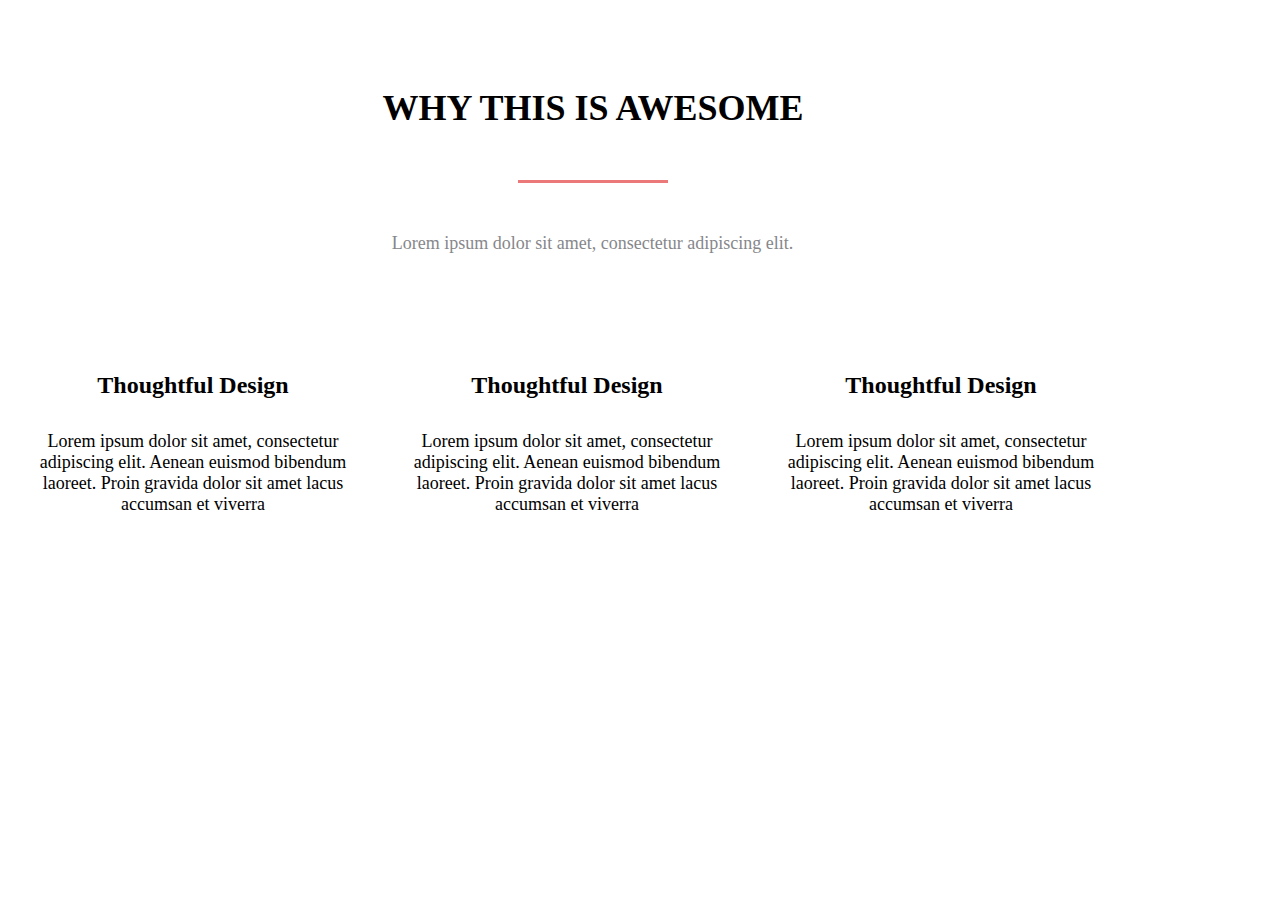
==== index.html @ cd479876 "add homework #2 abd #3" ====
<!DOCTYPE html>
<html lang="en">
<head>
    <meta charset="UTF-8">
    <meta http-equiv="X-UA-Compatible" content="IE=edge">
    <meta name="viewport" content="width=device-width, initial-scale=1.0">
    <title>Document</title>
    <link rel="stylesheet" href="./styles/style.css">
</head>
<body>
    <div class="section">
        <div class="heading">
            <h2 class="title">
                WHY THIS IS AWESOME
            </h2>
        </div>
        <div class="line"></div>
        <div>
            <p class="slogan">
                Lorem ipsum dolor sit amet, consectetur adipiscing elit.
            </p>
        </div>
        <div  class="block">
            <div class="img">
                <img src="images/lamp.svg" alt="">
            </div>            
            <h4 class="subtitle">
                Thoughtful Design
            </h4>
            <p class="text">
                Lorem ipsum dolor sit amet, consectetur adipiscing elit. Aenean euismod bibendum laoreet. Proin gravida dolor sit amet lacus accumsan et viverra
            </p>
        </div>
        <div  class="block">
            <div class="img">
                <img src="images/keyboard.svg" alt="">
            </div>
            <h4 class="subtitle">
                Thoughtful Design
            </h4>
            <p class="text">
                Lorem ipsum dolor sit amet, consectetur adipiscing elit. Aenean euismod bibendum laoreet. Proin gravida dolor sit amet lacus accumsan et viverra
            </p>
        </div>
        <div  class="block">
            <div class="img">
                <img src="images/lightning.svg" alt="">
            </div>
            <h4 class="subtitle">
                Thoughtful Design
            </h4>
            <p class="text">
                Lorem ipsum dolor sit amet, consectetur adipiscing elit. Aenean euismod bibendum laoreet. Proin gravida dolor sit amet lacus accumsan et viverra
            </p>
        </div>
    </div>
</body>
</html>
---- styles/style.css ----
.section{
    width: 1170px;
    height: 665px;
}

.heading{
    width: 1170px;
    height: 150px;
}

.title{    
    font-size: 36px;
    text-align: center;
    padding-top: 57.5px;   
}

.line{
    width: 150px;
    height: 0px;
    border-bottom: 3px solid #EC7979;
    margin: 0 auto;
}

.slogan{
    width: 1169px;
    height: 21px;
    font-size: 18px;
    text-align: center;
    margin-top: 50px;
}

p{
    color: #86878B;
}

.block{
    width: 370px;
    height: 383px;
    display: inline-block;
    margin-top: 50px;
    text-align: center;
}

.img{
    margin-left: auto;
    margin-right: auto;
}

.subtitle{
    font-size: 24px;
}

.text{
    color: black;
    font-size: 18px;
    margin-left: 5px;
    margin-right: 5px;
}
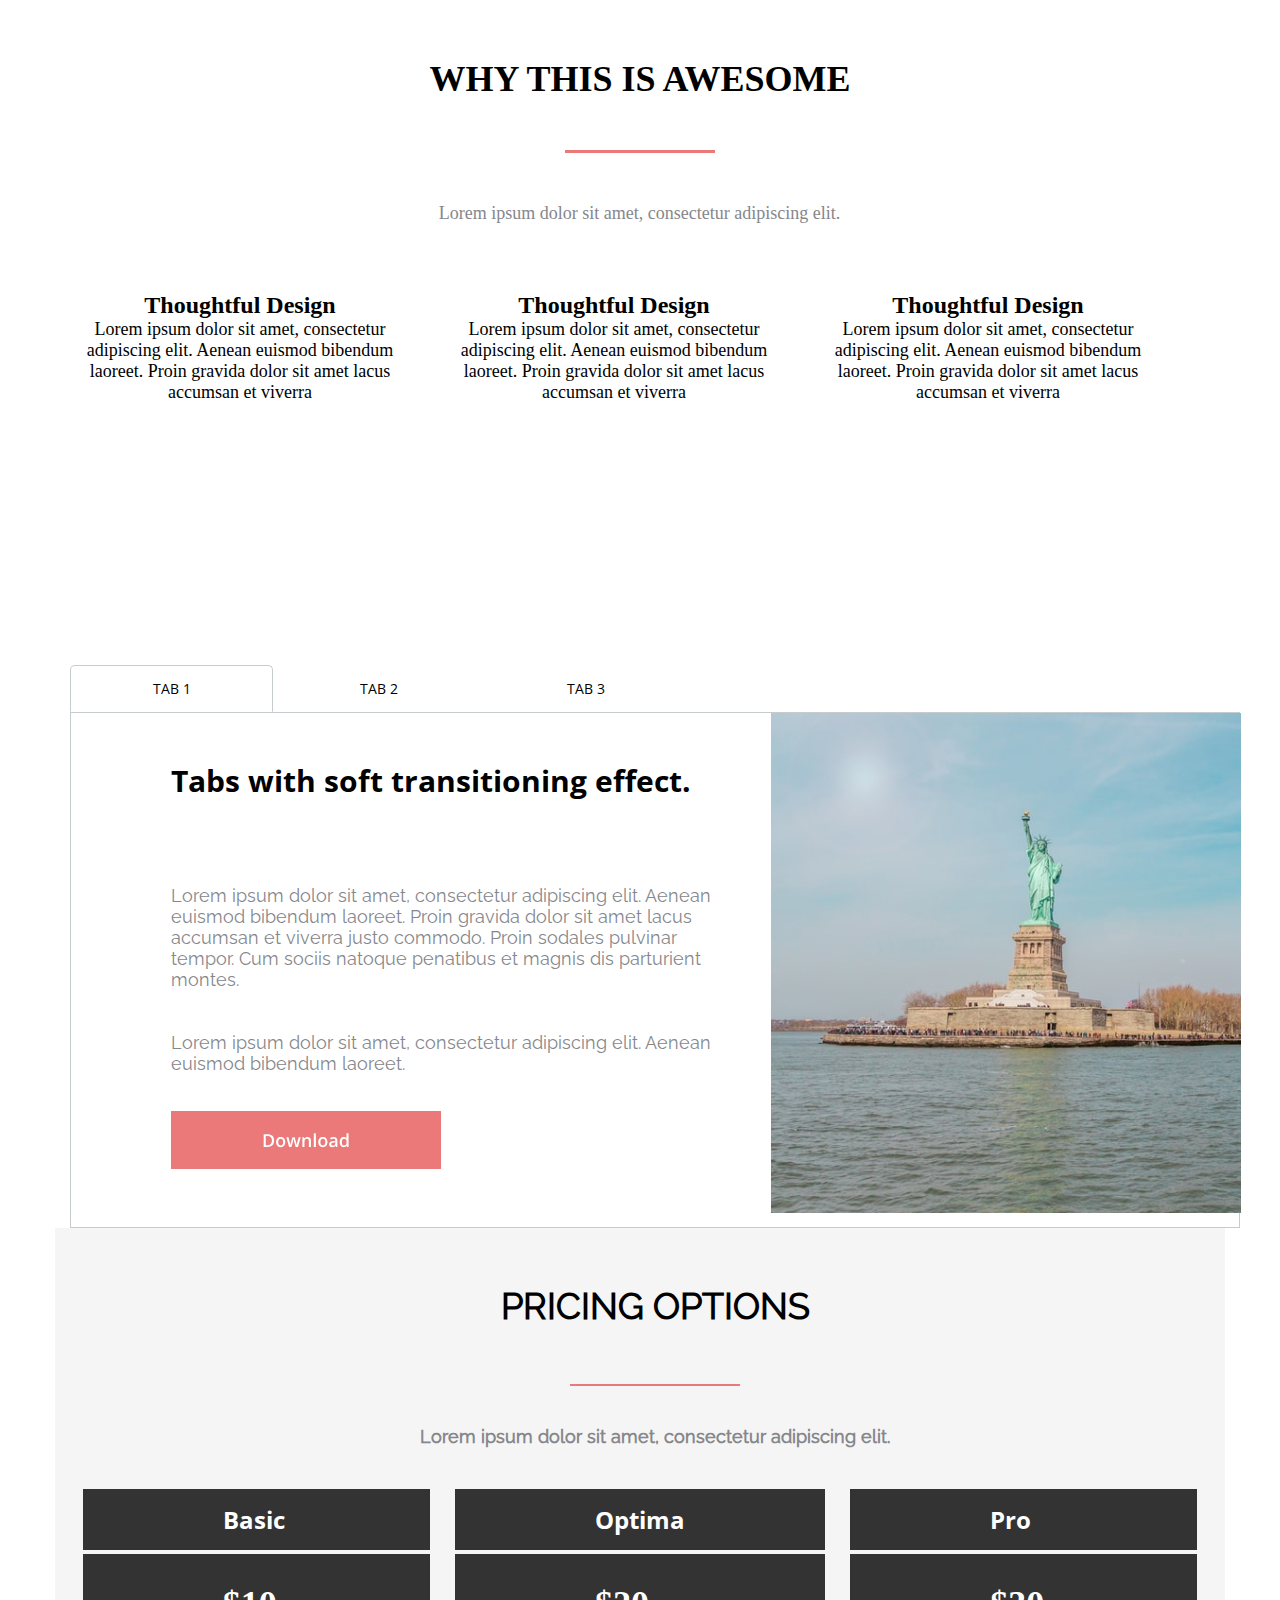
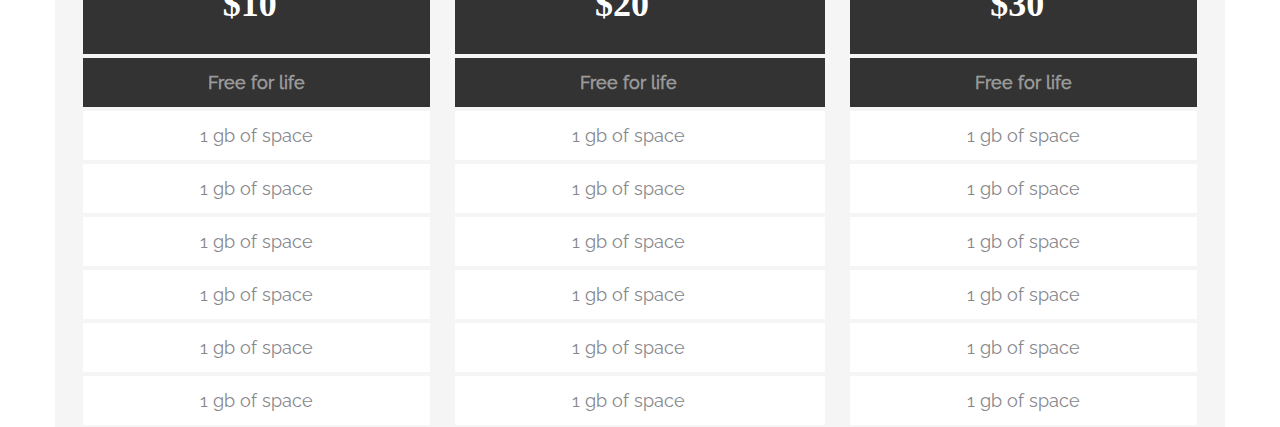
==== commit 0795923d: "add homework 5" ====
--- a/index.html
+++ b/index.html
@@ -5,54 +5,181 @@
     <meta http-equiv="X-UA-Compatible" content="IE=edge">
     <meta name="viewport" content="width=device-width, initial-scale=1.0">
     <title>Document</title>
-    <link rel="stylesheet" href="./styles/style.css">
+    <link rel="stylesheet" href="./styles/main.css">
 </head>
 <body>
-    <div class="section">
-        <div class="heading">
-            <h2 class="title">
-                WHY THIS IS AWESOME
-            </h2>
+    <section>
+        <div class="section">
+            <div class="heading">
+                <h2 class="title">
+                    WHY THIS IS AWESOME
+                </h2>
+            </div>
+            <div class="line"></div>
+            <div>
+                <p class="slogan">
+                    Lorem ipsum dolor sit amet, consectetur adipiscing elit.
+                </p>
+            </div>
+            <div  class="block">
+                <div class="img">
+                    <img src="images/lamp.svg" alt="">
+                </div>            
+                <h4 class="subtitle">
+                    Thoughtful Design
+                </h4>
+                <p class="text">
+                    Lorem ipsum dolor sit amet, consectetur adipiscing elit. Aenean euismod bibendum laoreet. Proin gravida dolor sit amet lacus accumsan et viverra
+                </p>
+            </div>
+            <div  class="block">
+                <div class="img">
+                    <img src="images/keyboard.svg" alt="">
+                </div>
+                <h4 class="subtitle">
+                    Thoughtful Design
+                </h4>
+                <p class="text">
+                    Lorem ipsum dolor sit amet, consectetur adipiscing elit. Aenean euismod bibendum laoreet. Proin gravida dolor sit amet lacus accumsan et viverra
+                </p>
+            </div>
+            <div  class="block">
+                <div class="img">
+                    <img src="images/lightning.svg" alt="">
+                </div>
+                <h4 class="subtitle">
+                    Thoughtful Design
+                </h4>
+                <p class="text">
+                    Lorem ipsum dolor sit amet, consectetur adipiscing elit. Aenean euismod bibendum laoreet. Proin gravida dolor sit amet lacus accumsan et viverra
+                </p>
+            </div>
         </div>
-        <div class="line"></div>
-        <div>
-            <p class="slogan">
-                Lorem ipsum dolor sit amet, consectetur adipiscing elit.
-            </p>
+    </section>
+    <section>
+        <div class="container">
+            <div class="tabs">
+                <div id="tab_01" class="tab-nav">
+                    TAB 1
+                </div>
+                <div class="tab-nav">
+                    TAB 2
+                </div>
+                <div class="tab-nav">
+                    TAB 3
+                </div>
+                <div class="tab">
+                    <div class="tab-body">
+                            <img src="./assets/images/Rectangle 111.jpg" align="right" alt="about_icon">
+                        <div class="tab-body__title">
+                            Tabs with soft transitioning effect.
+                        </div>
+                        <div class="tab-body__text">
+                            <p>
+                                Lorem ipsum dolor sit amet, consectetur adipiscing elit. Aenean euismod
+                                bibendum laoreet. Proin gravida dolor sit amet lacus accumsan et viverra
+                                justo commodo. Proin sodales pulvinar tempor. Cum sociis natoque
+                                penatibus et magnis dis parturient montes.
+                            </p>
+                            <br></br>
+                            <p>
+                                Lorem ipsum dolor sit amet, consectetur adipiscing elit. Aenean euismod
+                                bibendum laoreet.
+                            </p>
+                        </div>
+                        <div class="tab-body__link">
+                            <img src="./assets/images/button_3_normal.svg" alt="about_icon">
+                        </div>
+                    </div>
+                </div>
+            </div>
         </div>
-        <div  class="block">
-            <div class="img">
-                <img src="images/lamp.svg" alt="">
-            </div>            
-            <h4 class="subtitle">
-                Thoughtful Design
-            </h4>
-            <p class="text">
-                Lorem ipsum dolor sit amet, consectetur adipiscing elit. Aenean euismod bibendum laoreet. Proin gravida dolor sit amet lacus accumsan et viverra
-            </p>
+    </section>
+    <!-- <section>
+        <div class="wrapper">
+            <div class="item">
+                <div class="item-text__drone">
+                    <div class="discont">Get up to 20% off Today Only!</div>
+                    <div class="discription">THE 4K HDR COMPACT DRONE</div>
+                    <div class="info">Show Now</div>
+                </div>
+                <div class="image-drone">
+                    <img src="./assets/images/pack anafi 1.svg"  alt="about_icon">
+                </div>
+            </div>
+            <div class="item">
+                <div class="item-text__camera">
+                    <div class="discont">Get up to 30% off Today Only!</div>
+                    <div class="discription">THE 4K HDR COMPACT Camera</div>
+                    <div class="info">Show Now</div>
+                </div>
+                <div class="image-camera">
+                    <img src="./assets/images/463836_preview 1.svg"  alt="about_icon">
+                </div>
+            </div>
         </div>
-        <div  class="block">
-            <div class="img">
-                <img src="images/keyboard.svg" alt="">
+    </section> -->
+    <section>
+        <div class="container-3">
+            <div class="wrap">
+                <div class="header">
+                    <h2 class="header__title">
+                        pricing options
+                    </h2>
+                    <hr>
+                    <h4 class="header__subtitle">
+                        Lorem ipsum dolor sit amet, consectetur adipiscing elit.
+                    </h4>
+                </div>
+                <div class="cards">
+                    <div class="card-price">
+                        <div class="card-price__title">
+                            <h3 id="title">Basic</h3>
+                            <h3 id="price">$10</h3>
+                            <h3 id="text">Free for life</h3>
+                        </div>
+                        <ul class="card-price__text">
+                            <li id="item">1 gb of space</li>
+                            <li id="item">1 gb of space</li>
+                            <li id="item">1 gb of space</li>
+                            <li id="item">1 gb of space</li>
+                            <li id="item">1 gb of space</li>
+                            <li id="item">1 gb of space</li>
+                        </ul>
+                    </div>
+                    <div class="card-price card-price__hover">
+                        <div class="card-price__title">
+                            <h3 id="title">Optima</h3>
+                            <h3 id="price">$20</h3>
+                            <h3 id="text">Free for life</h3>
+                        </div>
+                        <ul class="card-price__text">
+                            <li id="item">1 gb of space</li>
+                            <li id="item">1 gb of space</li>
+                            <li id="item">1 gb of space</li>
+                            <li id="item">1 gb of space</li>
+                            <li id="item">1 gb of space</li>
+                            <li id="item">1 gb of space</li>
+                        </ul>
+                    </div>
+                    <div class="card-price">
+                        <div class="card-price__title">
+                            <h3 id="title">Pro</h3>
+                            <h3 id="price">$30</h3>
+                            <h3 id="text">Free for life</h3>
+                        </div>
+                        <ul class="card-price__text">
+                            <li id="item">1 gb of space</li>
+                            <li id="item">1 gb of space</li>
+                            <li id="item">1 gb of space</li>
+                            <li id="item">1 gb of space</li>
+                            <li id="item">1 gb of space</li>
+                            <li id="item">1 gb of space</li>
+                        </ul>
+                    </div>
+                </div>
             </div>
-            <h4 class="subtitle">
-                Thoughtful Design
-            </h4>
-            <p class="text">
-                Lorem ipsum dolor sit amet, consectetur adipiscing elit. Aenean euismod bibendum laoreet. Proin gravida dolor sit amet lacus accumsan et viverra
-            </p>
         </div>
-        <div  class="block">
-            <div class="img">
-                <img src="images/lightning.svg" alt="">
-            </div>
-            <h4 class="subtitle">
-                Thoughtful Design
-            </h4>
-            <p class="text">
-                Lorem ipsum dolor sit amet, consectetur adipiscing elit. Aenean euismod bibendum laoreet. Proin gravida dolor sit amet lacus accumsan et viverra
-            </p>
-        </div>
-    </div>
+    </section>
 </body>
 </html>--- a/styles/main.css
+++ b/styles/main.css
@@ -0,0 +1,7 @@
+@import url(./about.css);
+
+@import url(./tabs.css);
+
+@import url(./style-3.css);
+
+@import url(./pricing.css);
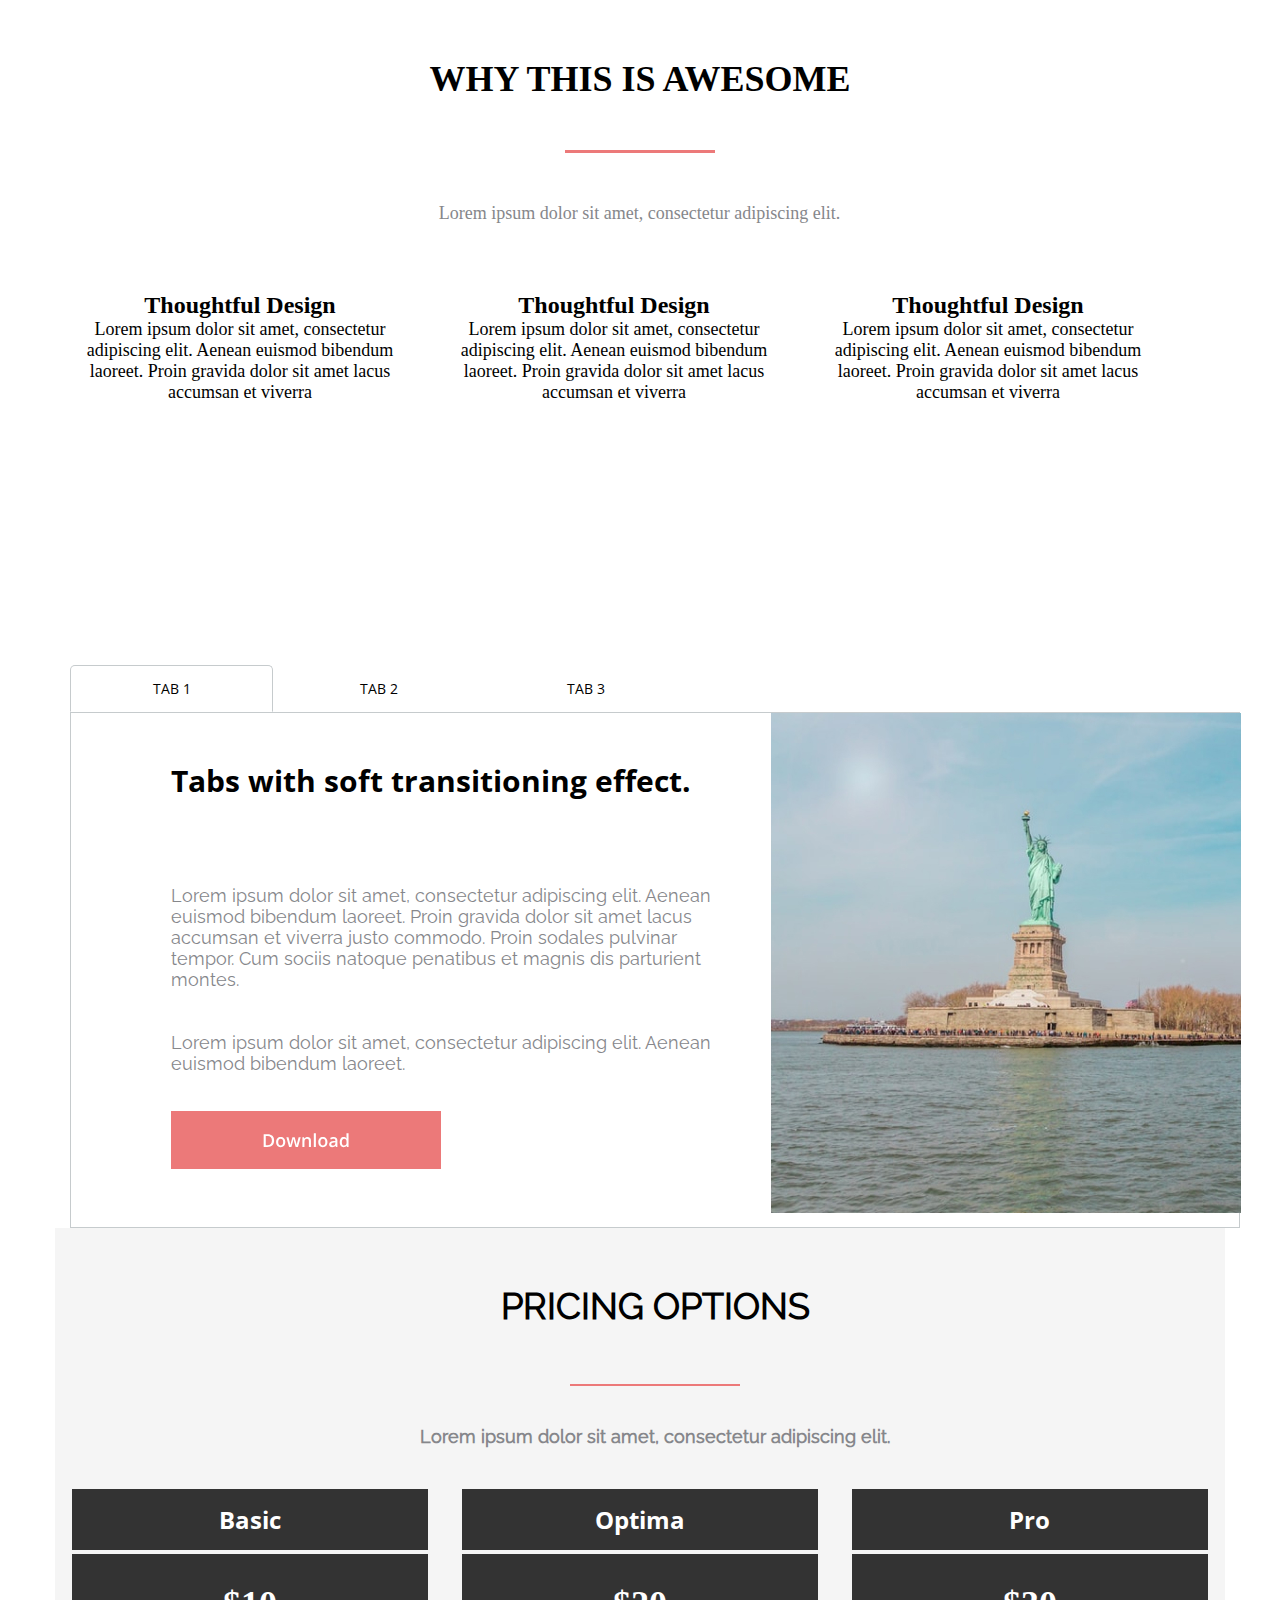
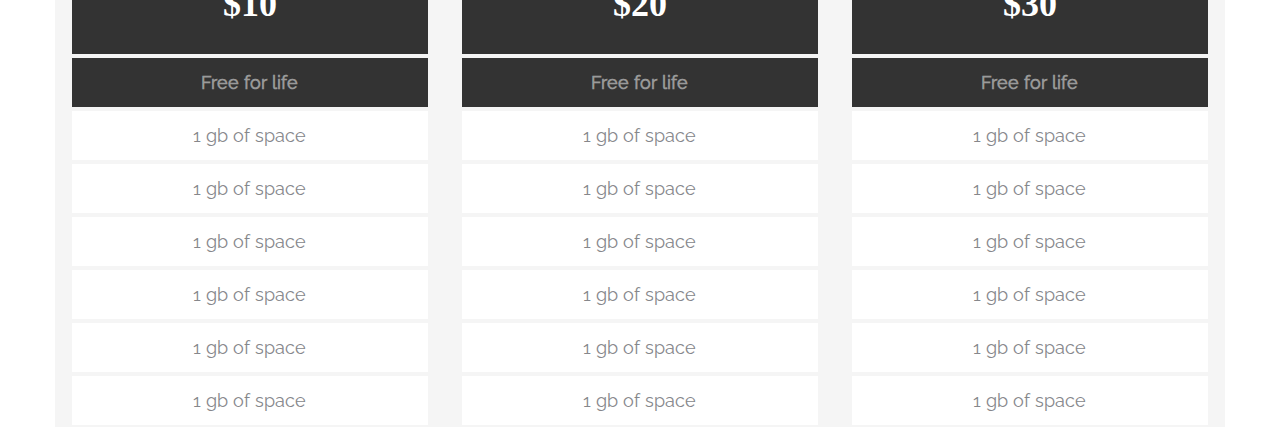
==== commit b26d867f: "add Homework 5" ====
--- a/index.html
+++ b/index.html
@@ -95,30 +95,6 @@
             </div>
         </div>
     </section>
-    <!-- <section>
-        <div class="wrapper">
-            <div class="item">
-                <div class="item-text__drone">
-                    <div class="discont">Get up to 20% off Today Only!</div>
-                    <div class="discription">THE 4K HDR COMPACT DRONE</div>
-                    <div class="info">Show Now</div>
-                </div>
-                <div class="image-drone">
-                    <img src="./assets/images/pack anafi 1.svg"  alt="about_icon">
-                </div>
-            </div>
-            <div class="item">
-                <div class="item-text__camera">
-                    <div class="discont">Get up to 30% off Today Only!</div>
-                    <div class="discription">THE 4K HDR COMPACT Camera</div>
-                    <div class="info">Show Now</div>
-                </div>
-                <div class="image-camera">
-                    <img src="./assets/images/463836_preview 1.svg"  alt="about_icon">
-                </div>
-            </div>
-        </div>
-    </section> -->
     <section>
         <div class="container-3">
             <div class="wrap">
@@ -139,12 +115,12 @@
                             <h3 id="text">Free for life</h3>
                         </div>
                         <ul class="card-price__text">
-                            <li id="item">1 gb of space</li>
-                            <li id="item">1 gb of space</li>
-                            <li id="item">1 gb of space</li>
-                            <li id="item">1 gb of space</li>
-                            <li id="item">1 gb of space</li>
-                            <li id="item">1 gb of space</li>
+                            <li class="item">1 gb of space</li>
+                            <li class="item">1 gb of space</li>
+                            <li class="item">1 gb of space</li>
+                            <li class="item">1 gb of space</li>
+                            <li class="item">1 gb of space</li>
+                            <li class="item">1 gb of space</li>
                         </ul>
                     </div>
                     <div class="card-price card-price__hover">
@@ -154,12 +130,12 @@
                             <h3 id="text">Free for life</h3>
                         </div>
                         <ul class="card-price__text">
-                            <li id="item">1 gb of space</li>
-                            <li id="item">1 gb of space</li>
-                            <li id="item">1 gb of space</li>
-                            <li id="item">1 gb of space</li>
-                            <li id="item">1 gb of space</li>
-                            <li id="item">1 gb of space</li>
+                            <li class="item">1 gb of space</li>
+                            <li class="item">1 gb of space</li>
+                            <li class="item">1 gb of space</li>
+                            <li class="item">1 gb of space</li>
+                            <li class="item">1 gb of space</li>
+                            <li class="item">1 gb of space</li>
                         </ul>
                     </div>
                     <div class="card-price">
@@ -169,12 +145,12 @@
                             <h3 id="text">Free for life</h3>
                         </div>
                         <ul class="card-price__text">
-                            <li id="item">1 gb of space</li>
-                            <li id="item">1 gb of space</li>
-                            <li id="item">1 gb of space</li>
-                            <li id="item">1 gb of space</li>
-                            <li id="item">1 gb of space</li>
-                            <li id="item">1 gb of space</li>
+                            <li class="item">1 gb of space</li>
+                            <li class="item">1 gb of space</li>
+                            <li class="item">1 gb of space</li>
+                            <li class="item">1 gb of space</li>
+                            <li class="item">1 gb of space</li>
+                            <li class="item">1 gb of space</li>
                         </ul>
                     </div>
                 </div>
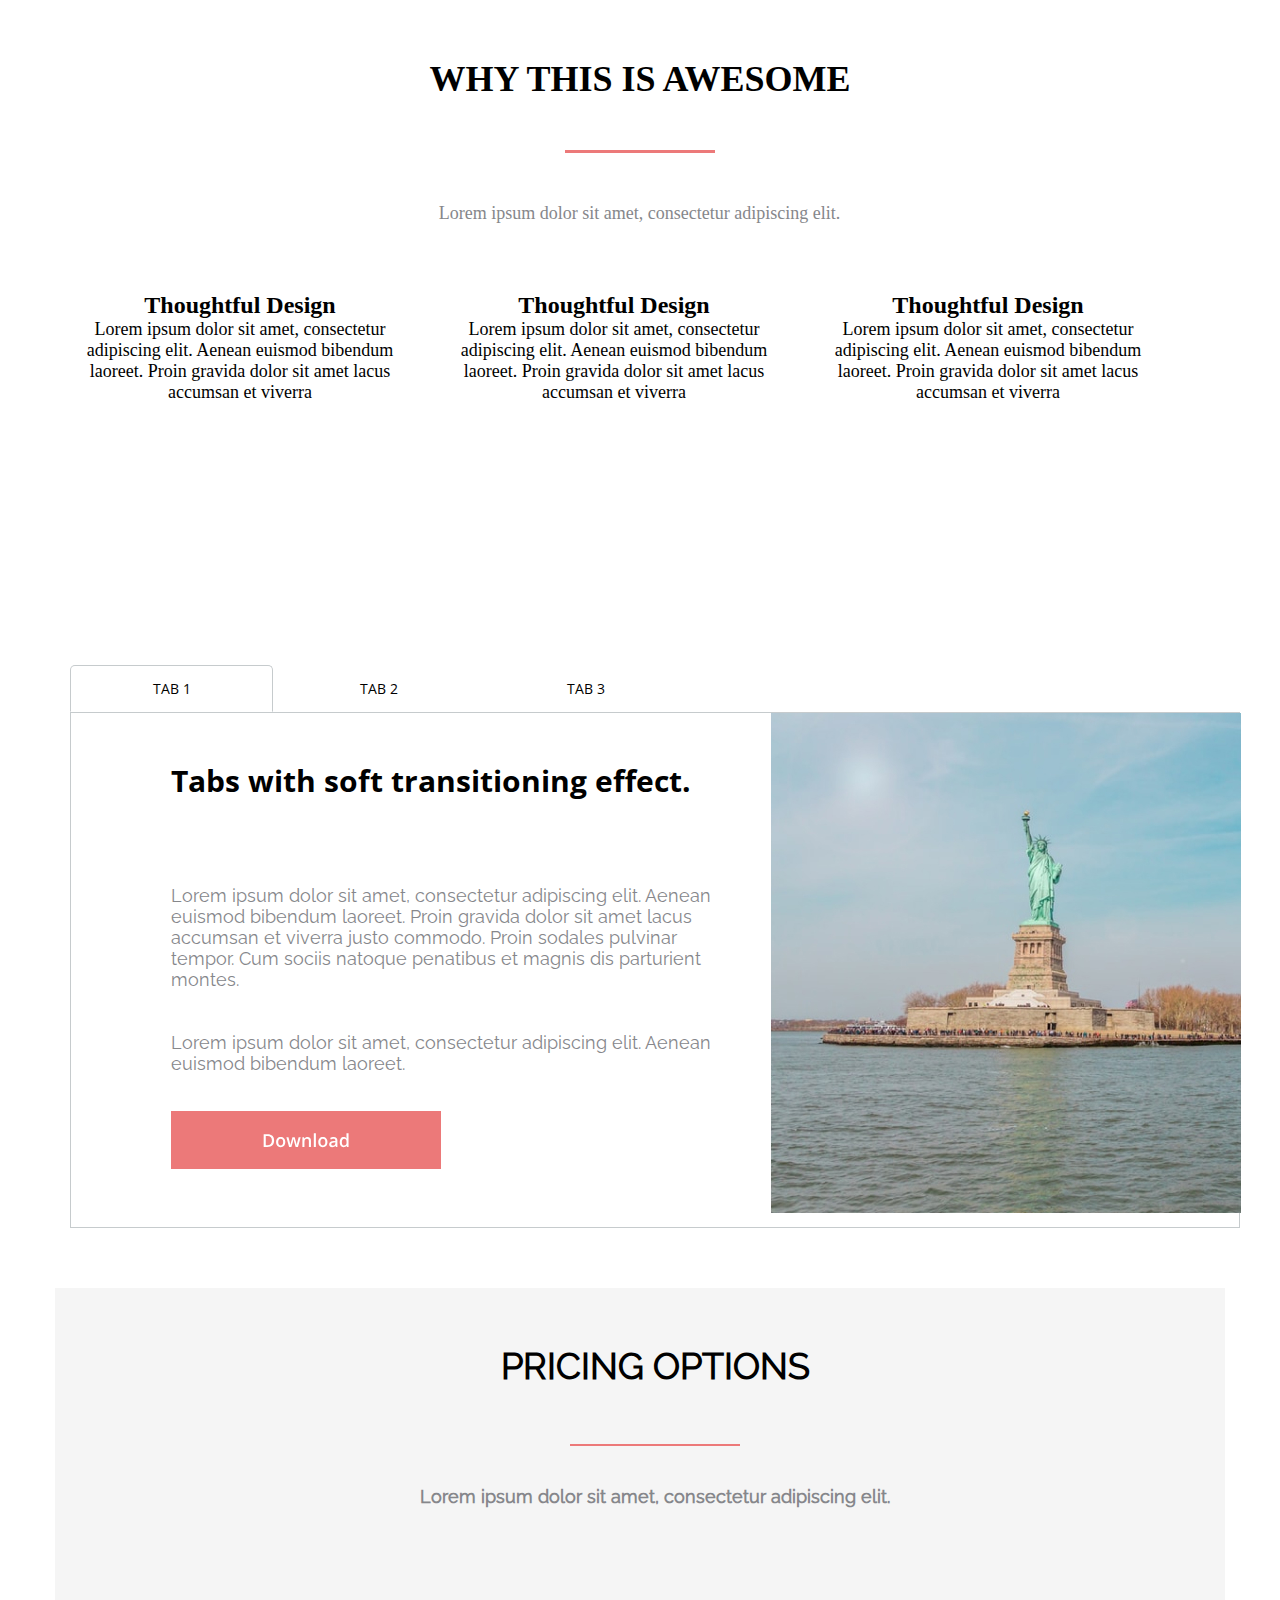
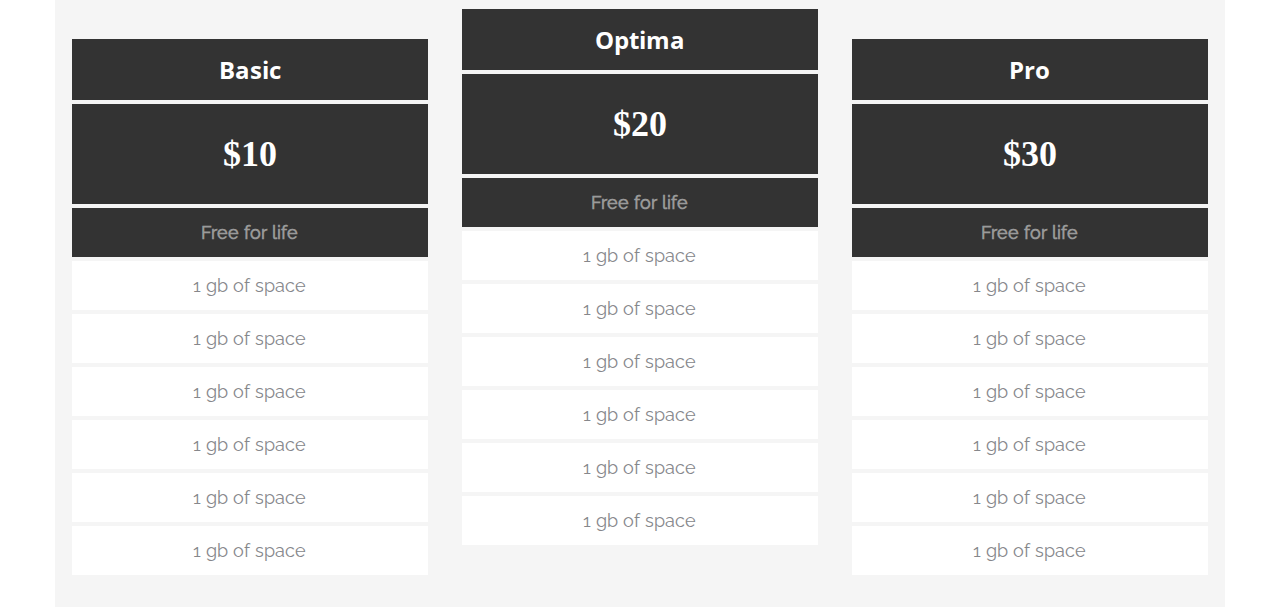
==== commit cc2be134: "add Homework-5" ====
--- a/index.html
+++ b/index.html
@@ -108,7 +108,7 @@
                     </h4>
                 </div>
                 <div class="cards">
-                    <div class="card-price">
+                    <div class="card-price card-price__1">
                         <div class="card-price__title">
                             <h3 id="title">Basic</h3>
                             <h3 id="price">$10</h3>
@@ -123,7 +123,7 @@
                             <li class="item">1 gb of space</li>
                         </ul>
                     </div>
-                    <div class="card-price card-price__hover">
+                    <div class="card-price card-price__2">
                         <div class="card-price__title">
                             <h3 id="title">Optima</h3>
                             <h3 id="price">$20</h3>
@@ -138,7 +138,7 @@
                             <li class="item">1 gb of space</li>
                         </ul>
                     </div>
-                    <div class="card-price">
+                    <div class="card-price card-price__3">
                         <div class="card-price__title">
                             <h3 id="title">Pro</h3>
                             <h3 id="price">$30</h3>
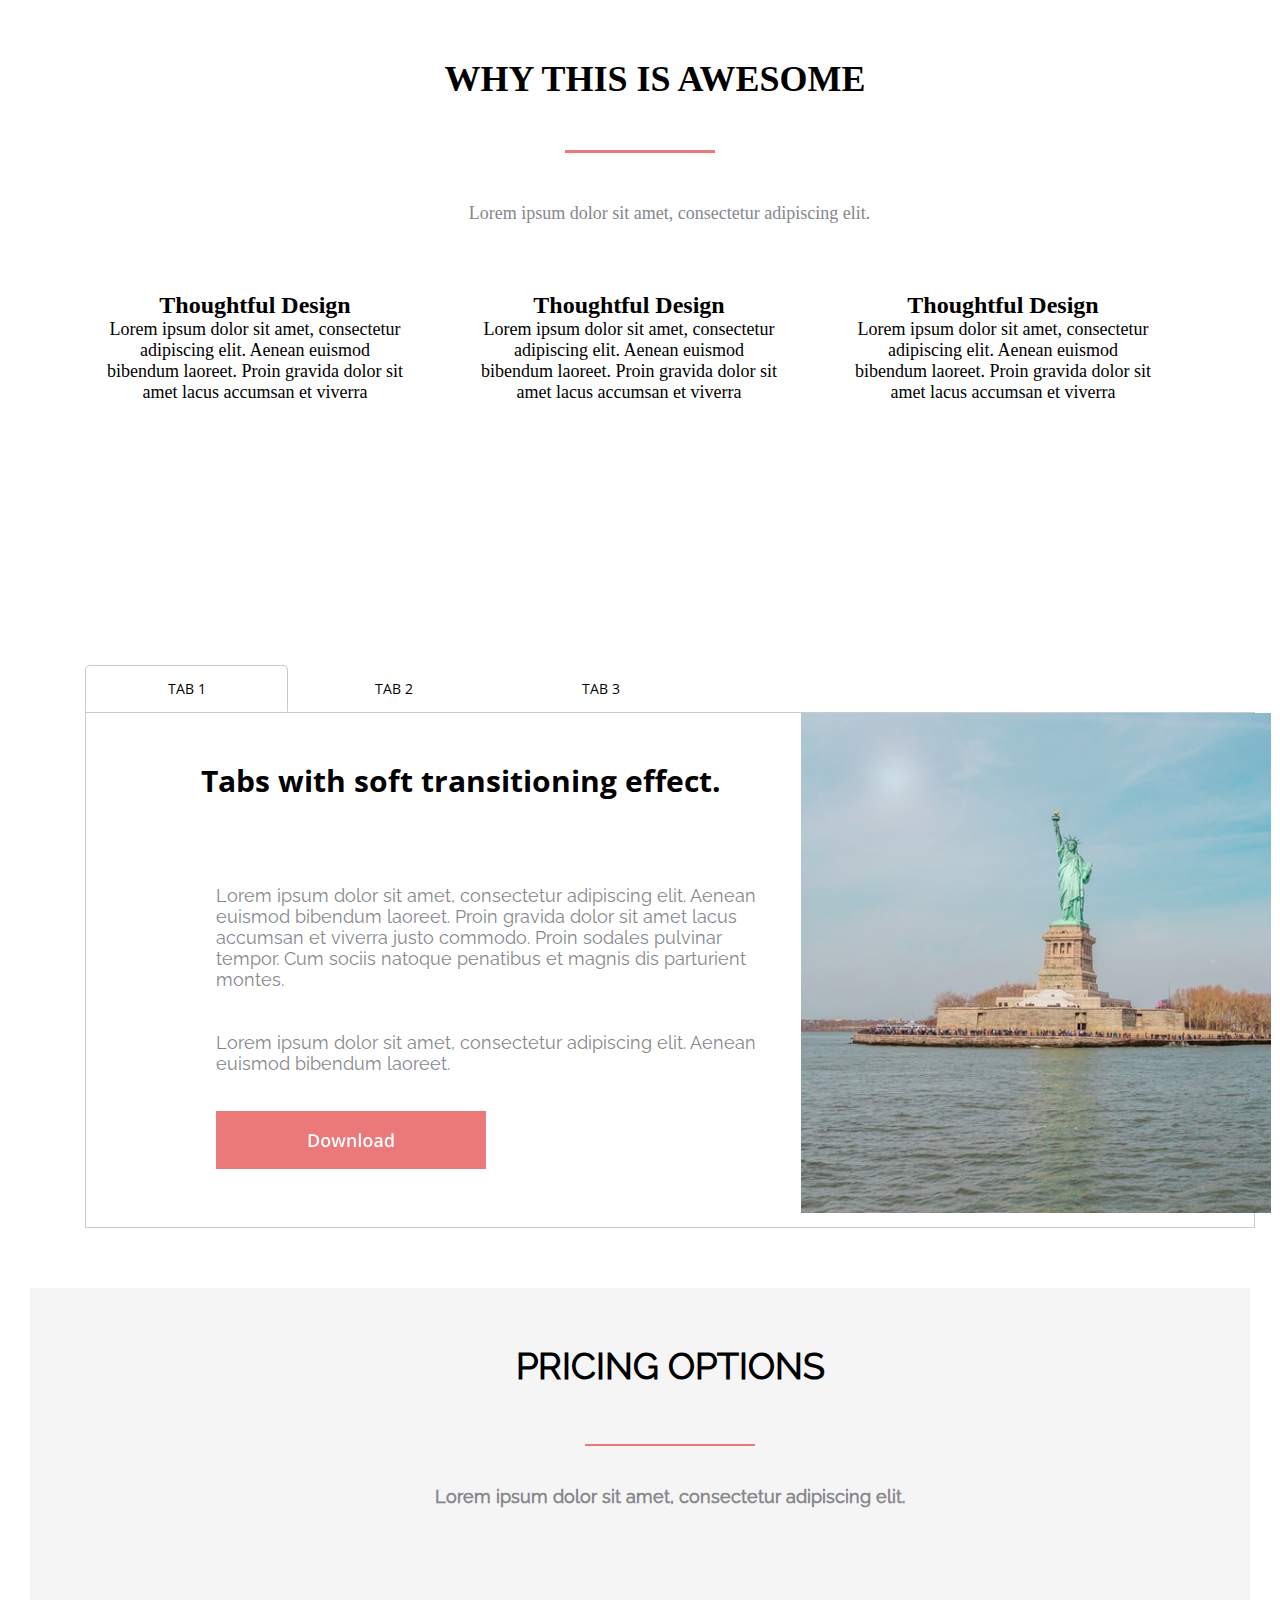
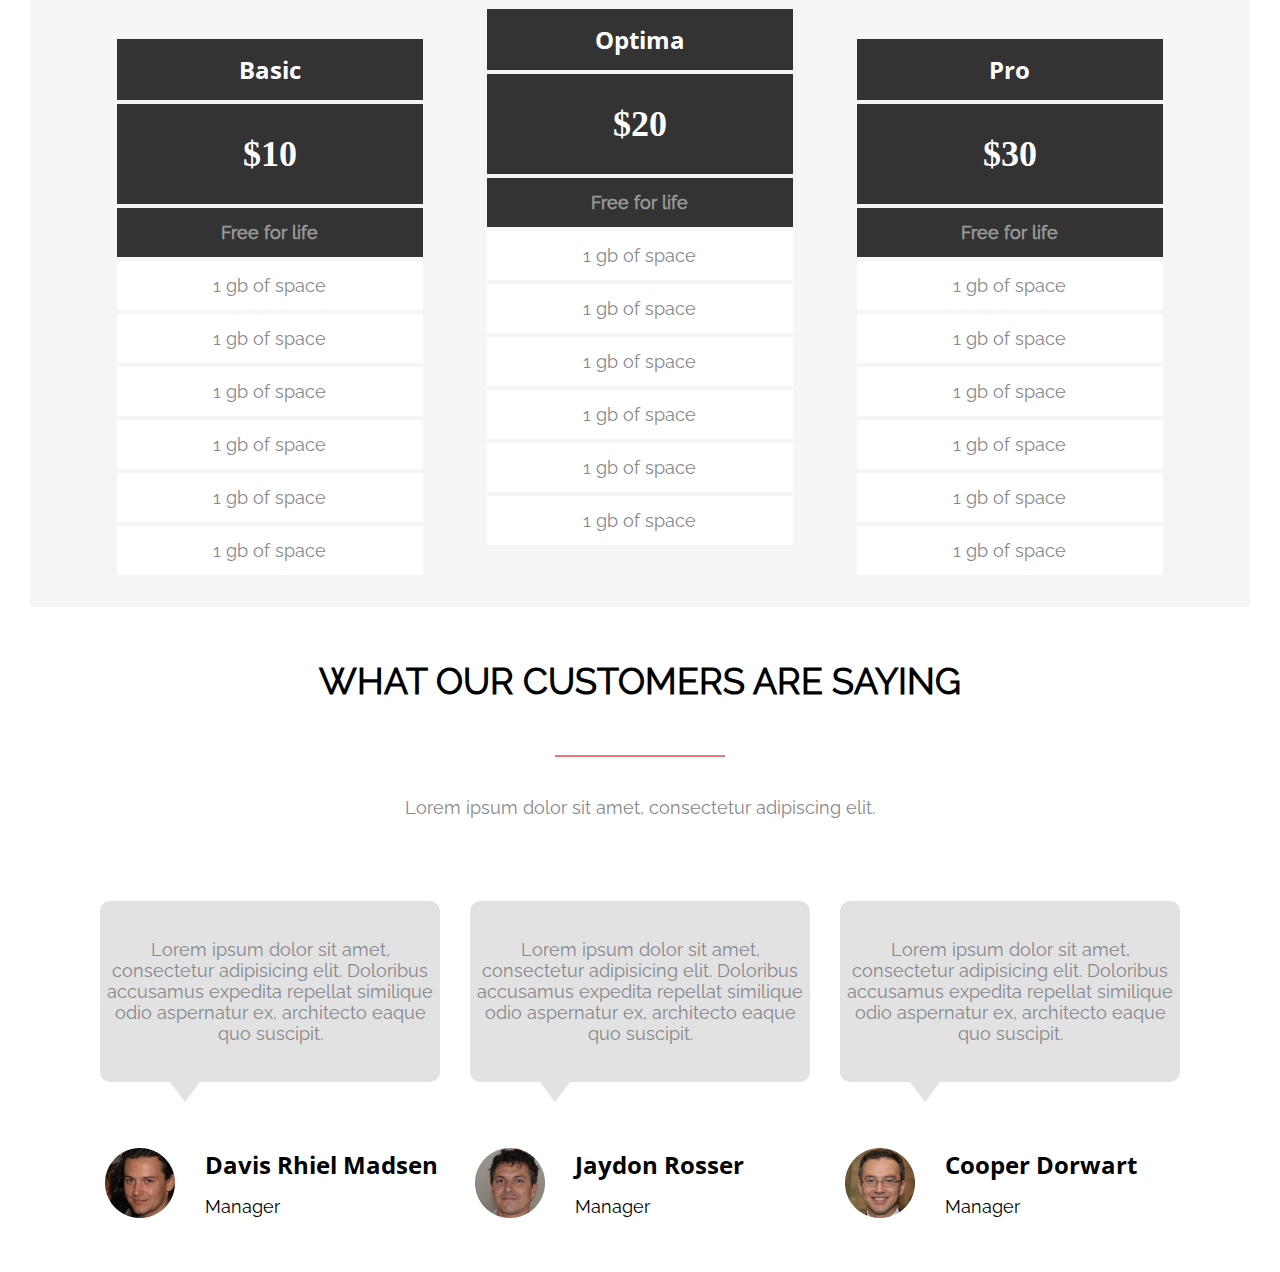
==== commit eb4c5071: "add homework 6" ====
--- a/index.html
+++ b/index.html
@@ -1,5 +1,6 @@
 <!DOCTYPE html>
 <html lang="en">
+
 <head>
     <meta charset="UTF-8">
     <meta http-equiv="X-UA-Compatible" content="IE=edge">
@@ -7,9 +8,10 @@
     <title>Document</title>
     <link rel="stylesheet" href="./styles/main.css">
 </head>
+
 <body>
     <section>
-        <div class="section">
+        <div class="container">
             <div class="heading">
                 <h2 class="title">
                     WHY THIS IS AWESOME
@@ -21,18 +23,19 @@
                     Lorem ipsum dolor sit amet, consectetur adipiscing elit.
                 </p>
             </div>
-            <div  class="block">
+            <div class="block">
                 <div class="img">
                     <img src="images/lamp.svg" alt="">
-                </div>            
+                </div>
                 <h4 class="subtitle">
                     Thoughtful Design
                 </h4>
                 <p class="text">
-                    Lorem ipsum dolor sit amet, consectetur adipiscing elit. Aenean euismod bibendum laoreet. Proin gravida dolor sit amet lacus accumsan et viverra
-                </p>
-            </div>
-            <div  class="block">
+                    Lorem ipsum dolor sit amet, consectetur adipiscing elit. Aenean euismod bibendum laoreet. Proin
+                    gravida dolor sit amet lacus accumsan et viverra
+                </p>
+            </div>
+            <div class="block">
                 <div class="img">
                     <img src="images/keyboard.svg" alt="">
                 </div>
@@ -40,10 +43,11 @@
                     Thoughtful Design
                 </h4>
                 <p class="text">
-                    Lorem ipsum dolor sit amet, consectetur adipiscing elit. Aenean euismod bibendum laoreet. Proin gravida dolor sit amet lacus accumsan et viverra
-                </p>
-            </div>
-            <div  class="block">
+                    Lorem ipsum dolor sit amet, consectetur adipiscing elit. Aenean euismod bibendum laoreet. Proin
+                    gravida dolor sit amet lacus accumsan et viverra
+                </p>
+            </div>
+            <div class="block">
                 <div class="img">
                     <img src="images/lightning.svg" alt="">
                 </div>
@@ -51,13 +55,14 @@
                     Thoughtful Design
                 </h4>
                 <p class="text">
-                    Lorem ipsum dolor sit amet, consectetur adipiscing elit. Aenean euismod bibendum laoreet. Proin gravida dolor sit amet lacus accumsan et viverra
+                    Lorem ipsum dolor sit amet, consectetur adipiscing elit. Aenean euismod bibendum laoreet. Proin
+                    gravida dolor sit amet lacus accumsan et viverra
                 </p>
             </div>
         </div>
     </section>
     <section>
-        <div class="container">
+        <div class="container-2">
             <div class="tabs">
                 <div id="tab_01" class="tab-nav">
                     TAB 1
@@ -70,7 +75,7 @@
                 </div>
                 <div class="tab">
                     <div class="tab-body">
-                            <img src="./assets/images/Rectangle 111.jpg" align="right" alt="about_icon">
+                        <img src="./assets/images/Rectangle 111.jpg" align="right" alt="about_icon">
                         <div class="tab-body__title">
                             Tabs with soft transitioning effect.
                         </div>
@@ -95,7 +100,7 @@
             </div>
         </div>
     </section>
-    <section>
+    <section class="section">
         <div class="container-3">
             <div class="wrap">
                 <div class="header">
@@ -157,5 +162,80 @@
             </div>
         </div>
     </section>
+    <section>
+        <div class="container-4">
+            <div class="head">
+                <h3 class="head__title">
+                    what our customers are saying
+                </h3>
+                <p class="head__subtitle">
+                    Lorem ipsum dolor sit amet, consectetur adipiscing elit.
+                </p>
+            </div>
+            <div class="comments">
+                <div class="comment-card">
+                    <div class="comment">
+                        <p class="comment__text">
+                            Lorem ipsum dolor sit amet,
+                            consectetur adipisicing elit. Doloribus
+                            accusamus expedita repellat similique
+                            odio aspernatur ex, architecto eaque
+                            quo suscipit.
+                        </p>
+                    </div>
+                    <div class="card-user">
+                        <div class="card-user__icon">
+                            <img src="./assets/images/User 1.jpg" alt="user_icon">
+                        </div>
+                        <div class="card-user__name">
+                            <h4>Davis Rhiel Madsen</h4>
+                            <span>Manager</span>
+                        </div>
+                    </div>
+                </div>
+                <div class="comment-card">
+                    <div class="comment">
+                        <p class="comment__text">
+                            Lorem ipsum dolor sit amet,
+                            consectetur adipisicing elit. Doloribus
+                            accusamus expedita repellat similique
+                            odio aspernatur ex, architecto eaque
+                            quo suscipit.
+                        </p>
+                    </div>
+                    <div class="card-user">
+                        <div class="card-user__icon">
+                            <img src="./assets/images/User 2.jpg" alt="user_icon">
+                        </div>
+                        <div class="card-user__name">
+                            <h4>Jaydon Rosser</h4>
+                            <span>Manager</span>
+                        </div>
+                    </div>
+                </div>
+                <div class="comment-card">
+                    <div class="comment">
+                        <p class="comment__text">
+                            Lorem ipsum dolor sit amet,
+                            consectetur adipisicing elit. Doloribus
+                            accusamus expedita repellat similique
+                            odio aspernatur ex, architecto eaque
+                            quo suscipit.
+                        </p>
+                    </div>
+                    <div class="card-user">
+                        <div class="card-user__icon">
+                            <img src="./assets/images/User 3.jpg" alt="user_icon">
+                        </div>
+                        <div class="card-user__name">
+                            <h4>Cooper Dorwart</h4>
+                            <span>Manager</span>
+                        </div>
+                    </div>
+                </div>
+            </div>
+        </div>
+    </section>
 </body>
+
 </html>--- a/styles/main.css
+++ b/styles/main.css
@@ -2,6 +2,6 @@
 
 @import url(./tabs.css);
 
-@import url(./style-3.css);
+@import url(./pricing.css);
 
-@import url(./pricing.css);
+@import url(./customers.css);
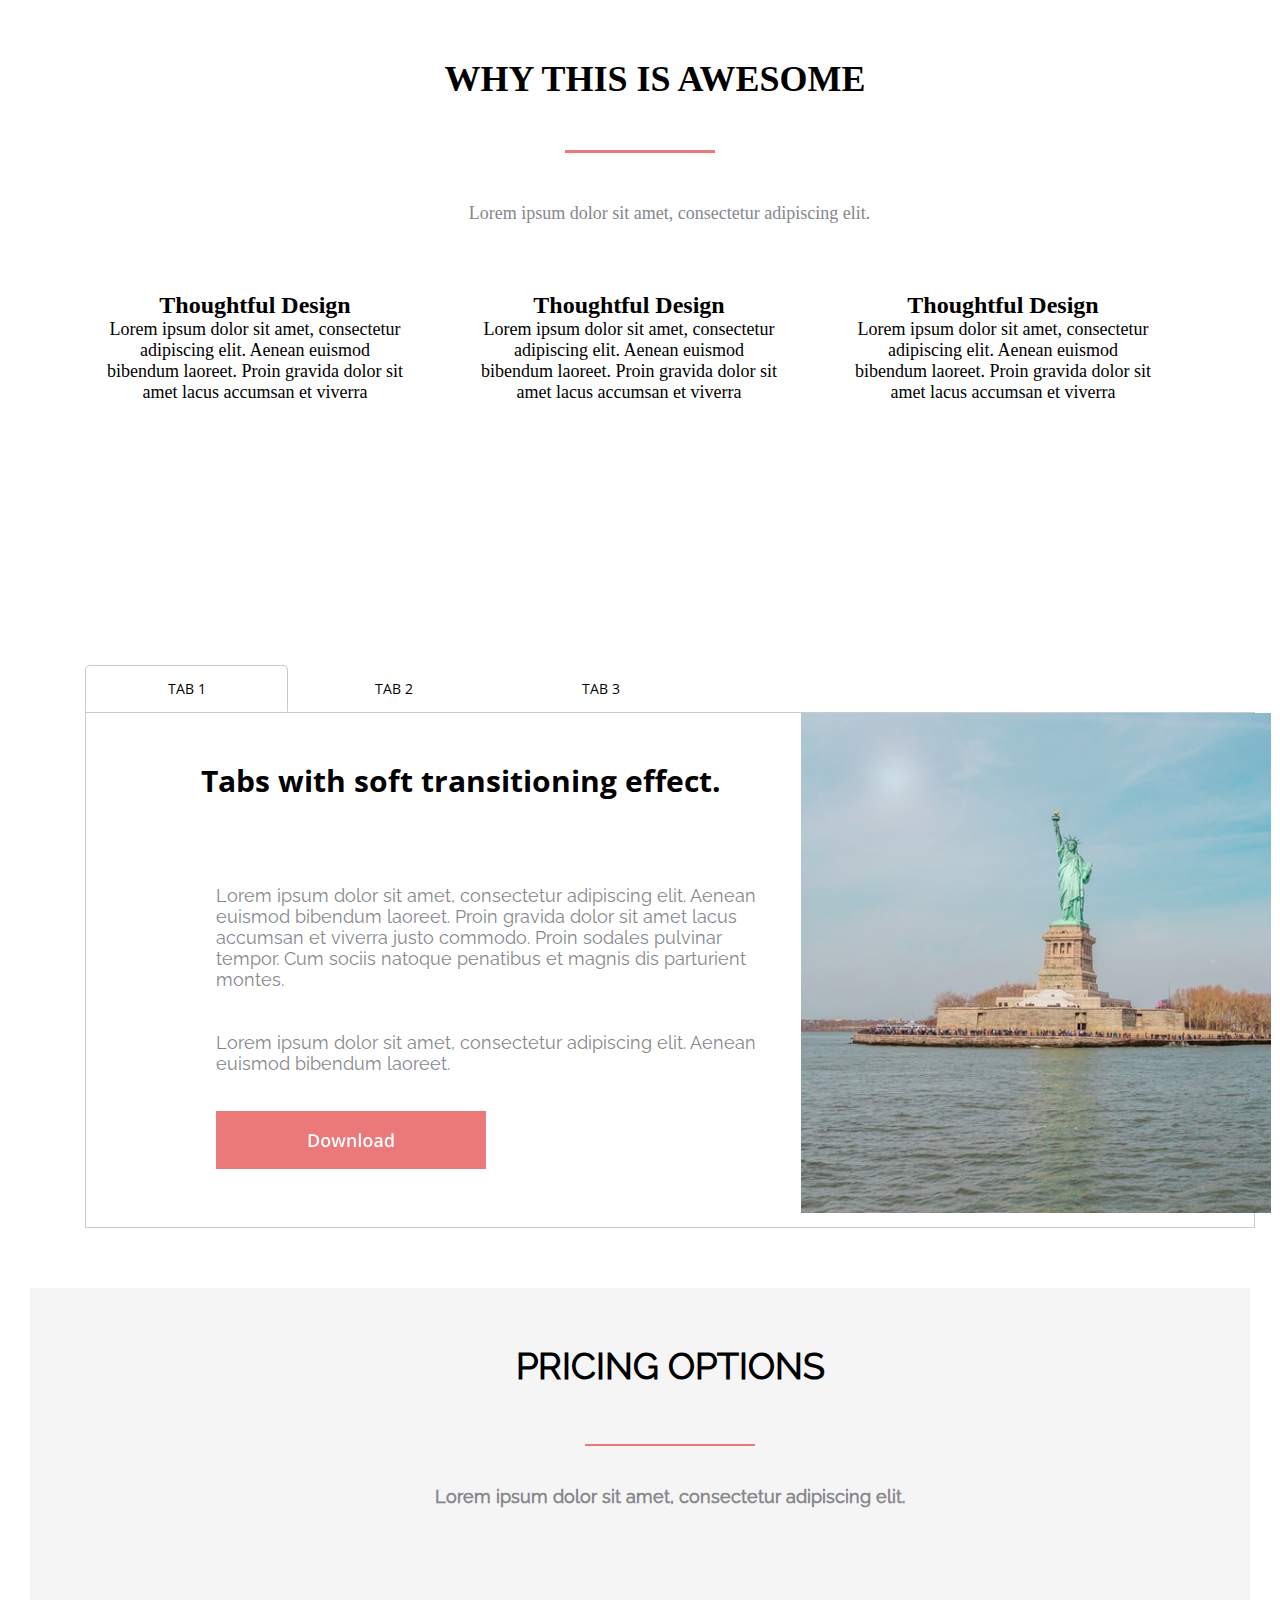
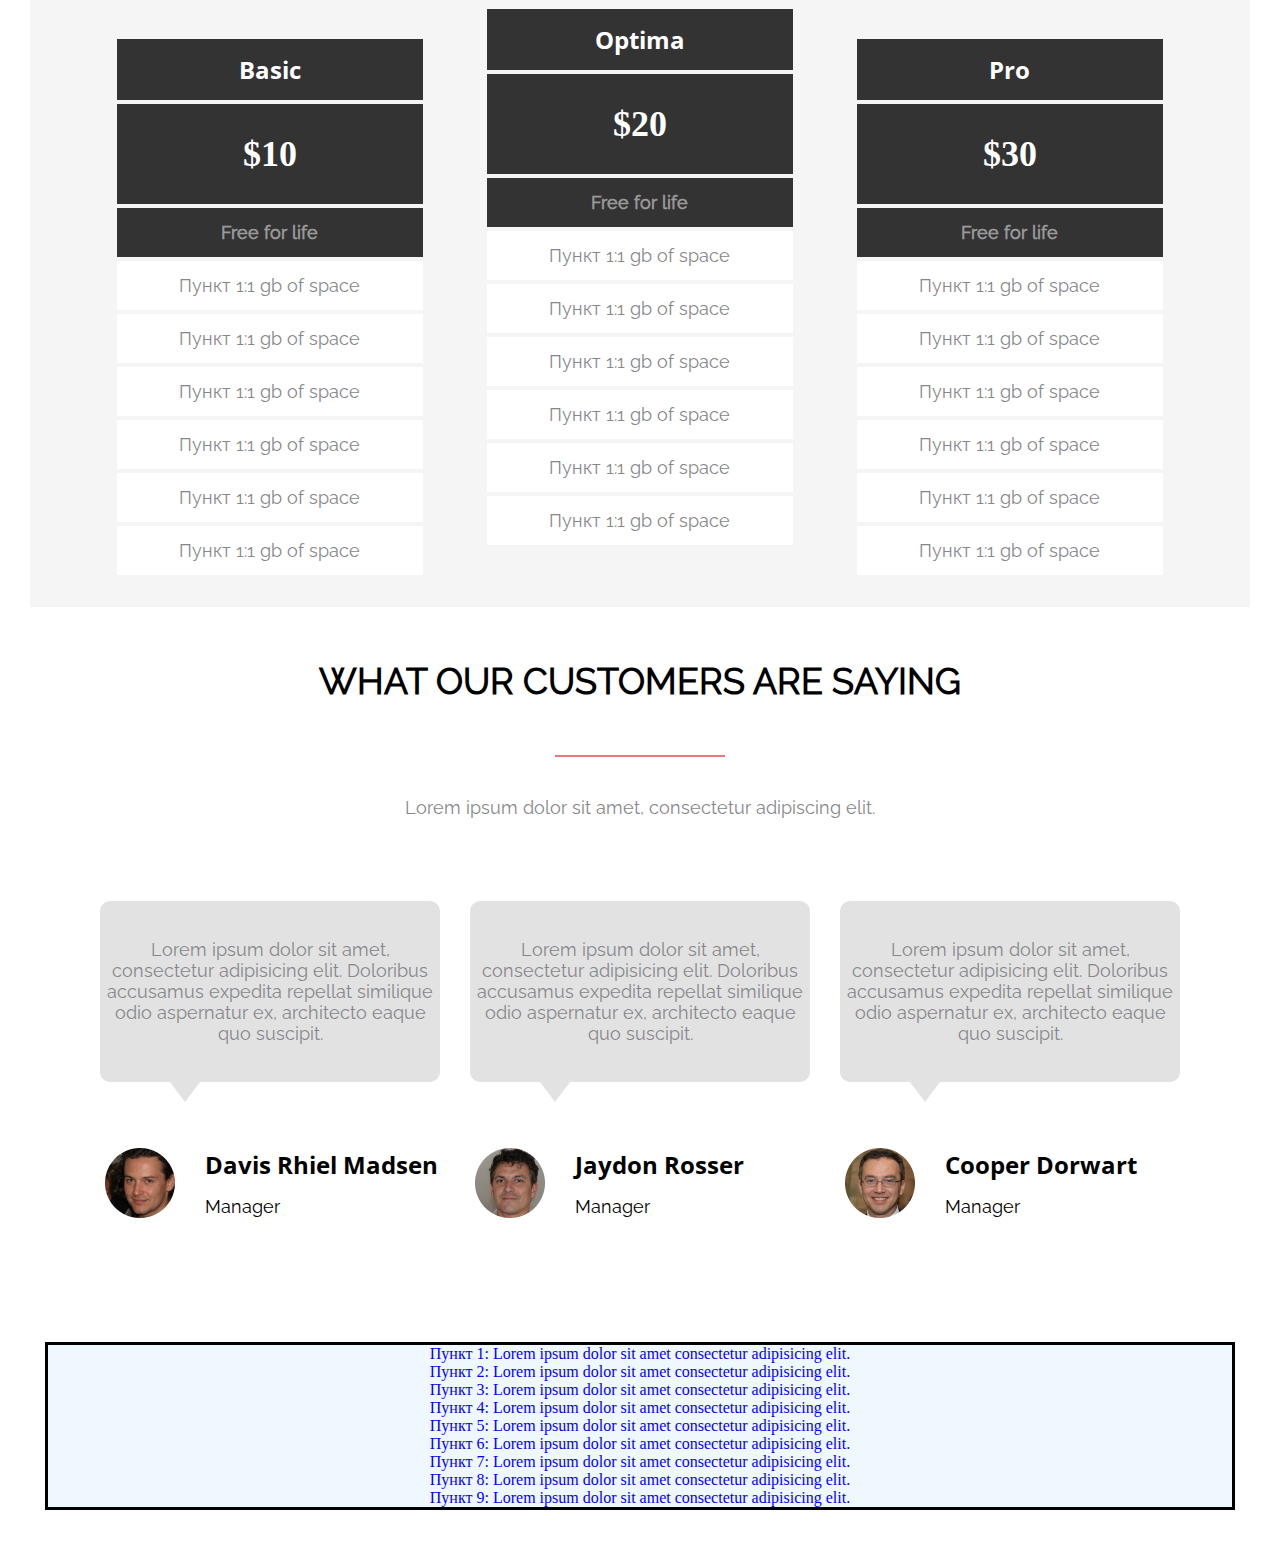
==== commit d7ba980b: "add homework-6" ====
--- a/index.html
+++ b/index.html
@@ -235,6 +235,37 @@
                 </div>
             </div>
         </div>
+        <div class="counter">
+            <ol>
+                <li>
+                    Lorem ipsum dolor sit amet consectetur adipisicing elit.
+                </li>
+                <li>
+                    Lorem ipsum dolor sit amet consectetur adipisicing elit.
+                </li>
+                <li>
+                    Lorem ipsum dolor sit amet consectetur adipisicing elit.
+                </li>
+                <li>
+                    Lorem ipsum dolor sit amet consectetur adipisicing elit.
+                </li>
+                <li>
+                    Lorem ipsum dolor sit amet consectetur adipisicing elit.
+                </li>
+                <li>
+                    Lorem ipsum dolor sit amet consectetur adipisicing elit.
+                </li>
+                <li>
+                    Lorem ipsum dolor sit amet consectetur adipisicing elit.
+                </li>
+                <li>
+                    Lorem ipsum dolor sit amet consectetur adipisicing elit.
+                </li>
+                <li>
+                    Lorem ipsum dolor sit amet consectetur adipisicing elit.
+                </li>
+            </ol>
+        </div>
     </section>
 </body>
 
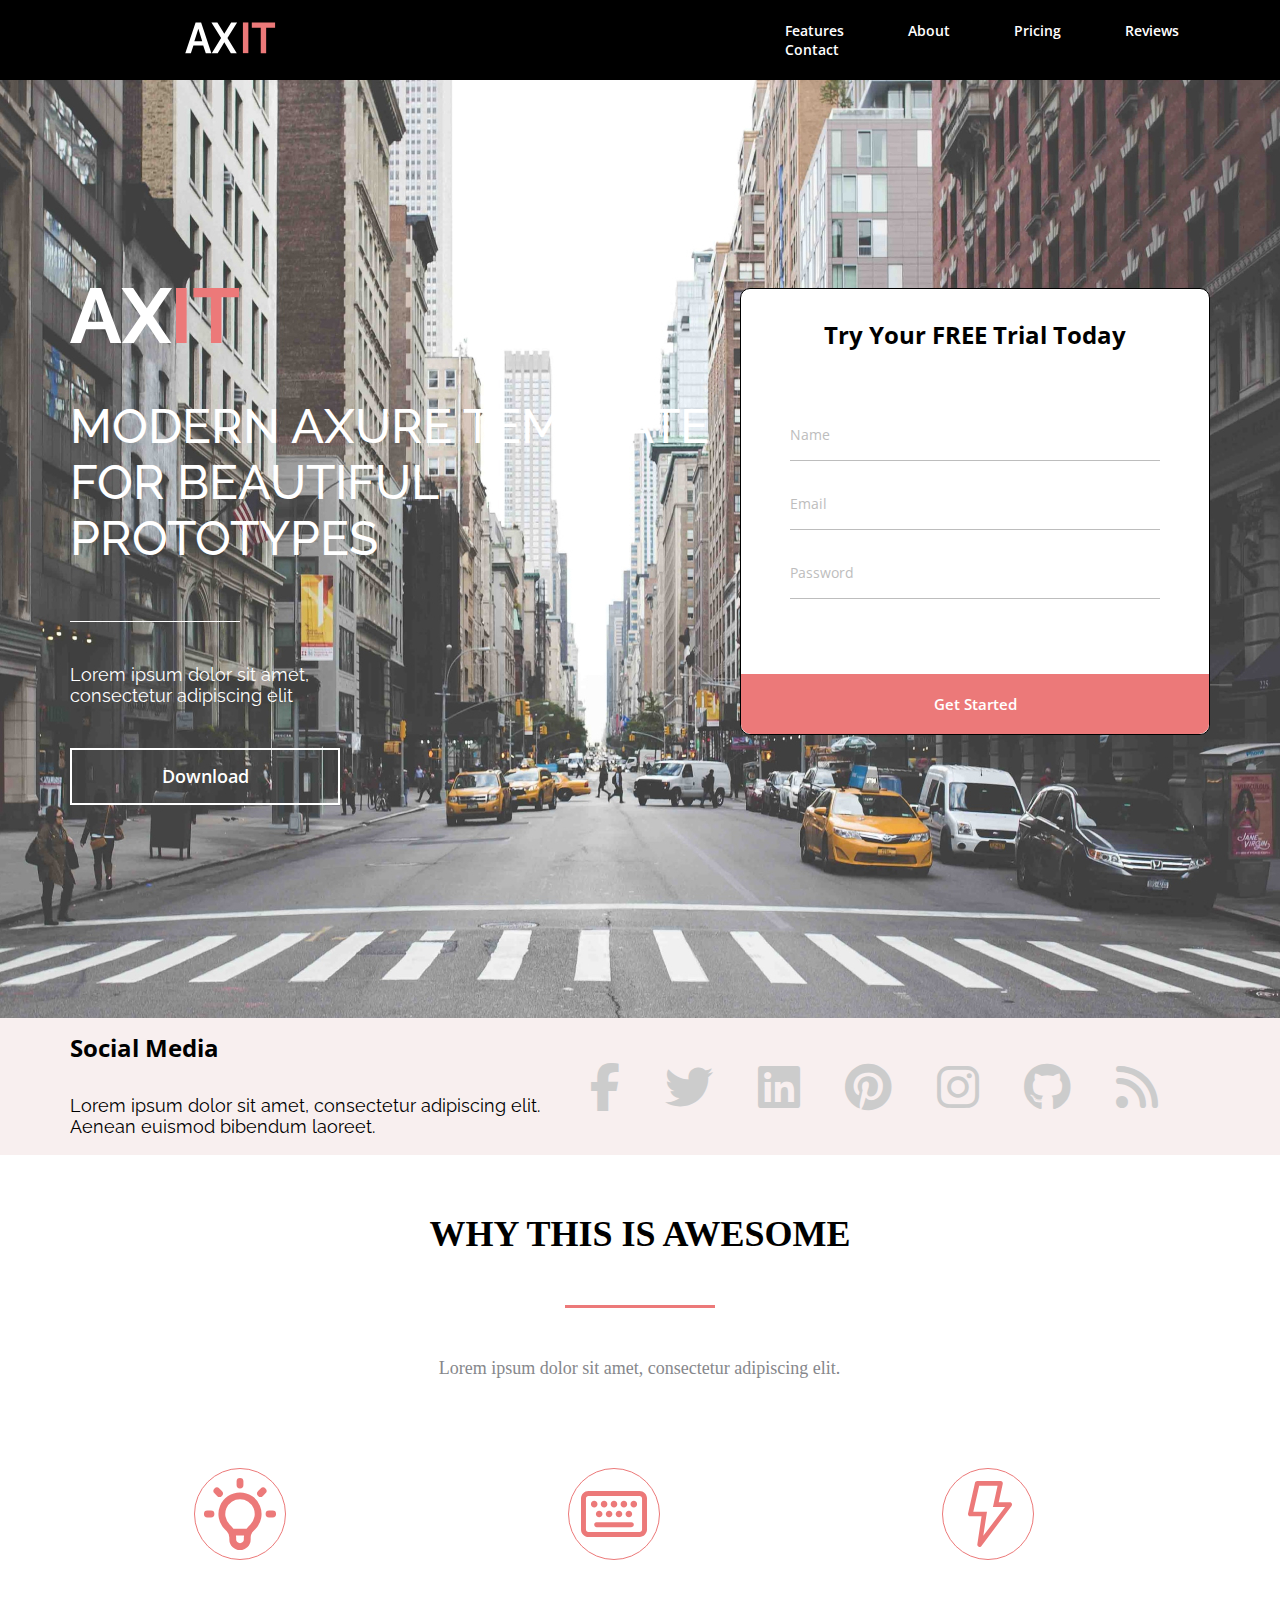
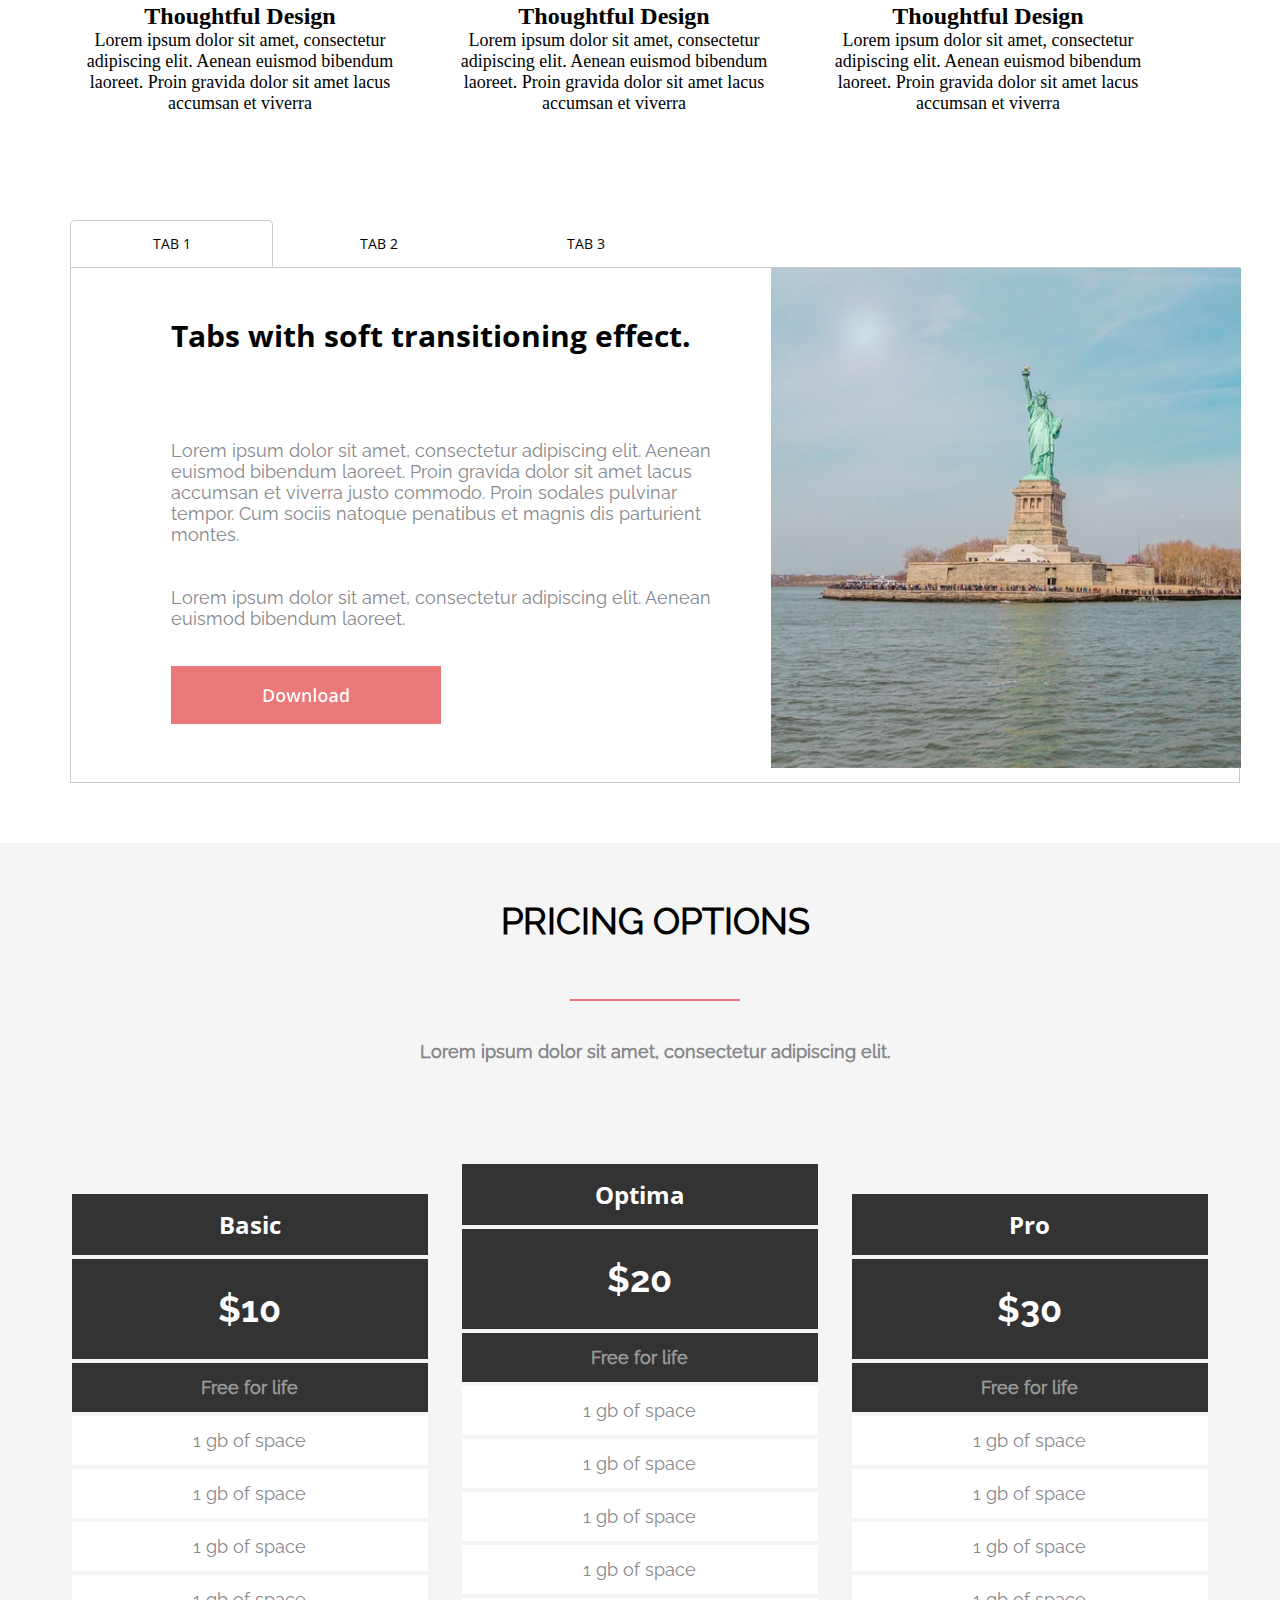
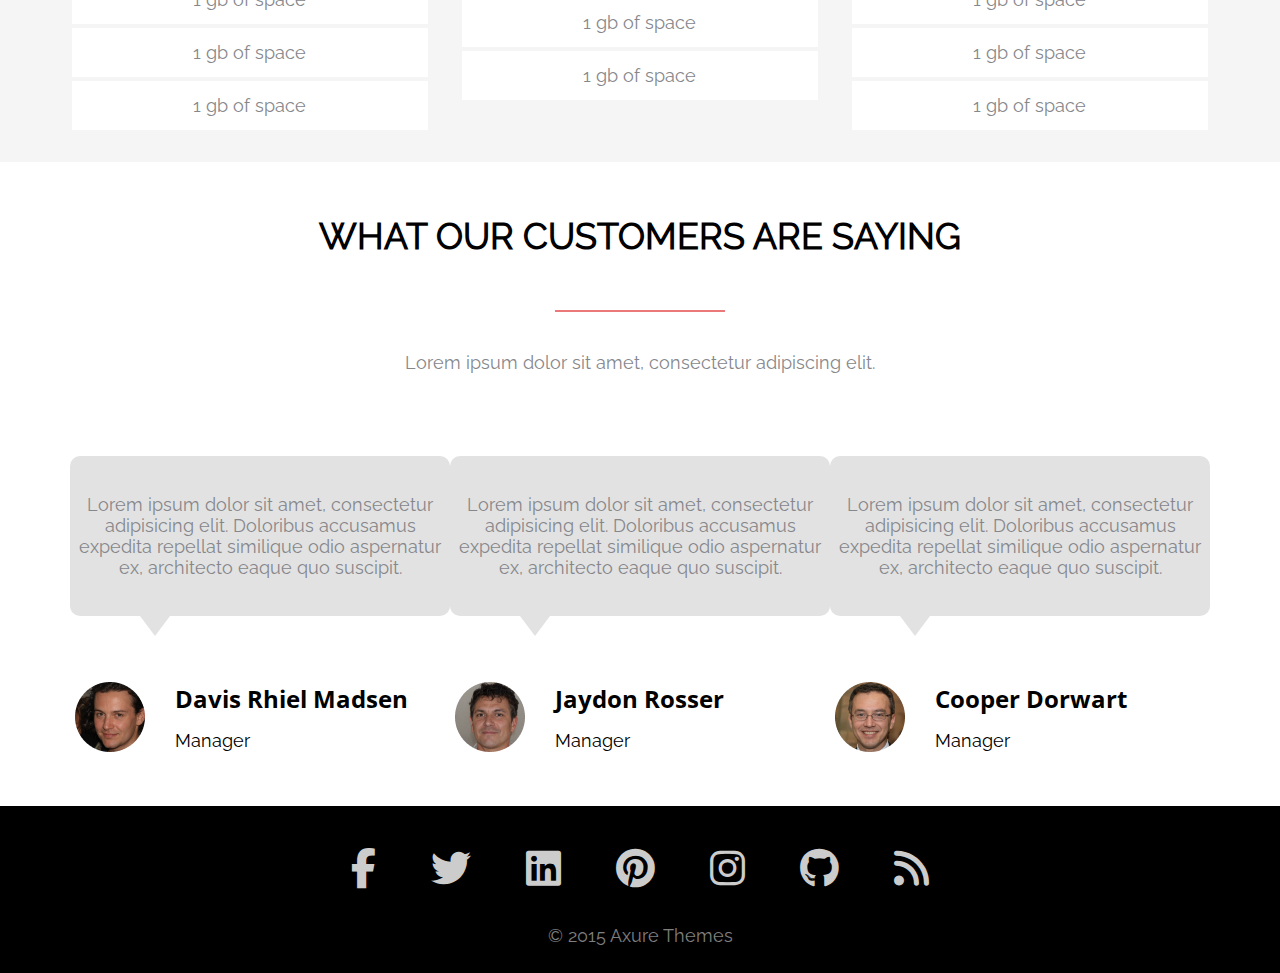
==== commit ea3a9d01: "add homework 7" ====
--- a/index.html
+++ b/index.html
@@ -10,6 +10,92 @@
 </head>
 
 <body>
+    <section class="banner">
+        <div class="banner-img">
+            <header class="header">
+                <div class="header-wrap">
+                    <div class="header-logo">
+                        <img src="./assets/images/AX header.svg" alt="header_logo">
+                        <img src="./assets/images/IT header.svg" alt="header_logo">
+                    </div>
+                    <div class="header-menu">
+                        <ul class="header-menu__link">
+                            <li>Features</li>
+                            <li>About</li>
+                            <li>Pricing</li>
+                            <li>Reviews</li>
+                            <li>Contact</li>
+                        </ul>
+                    </div>
+                </div>
+            </header>
+            <div class="banner-bacground">
+                <div class="banner-wrap">
+                    <div class="banner-logo">
+                        <div class="banner-logo__logo">
+                            <img src="/assets/images/AX.svg" alt="logo_icon">
+                            <img src="/assets/images/IT.svg" alt="logo_icon">
+                        </div>
+                        <div class="banner-logo__title">
+                            MODERN AXURE TEMPLATE FOR BEAUTIFUL PROTOTYPES
+                        </div>
+                        <div class="banner-logo__text">
+                            Lorem ipsum dolor sit amet, consectetur adipiscing elit
+                        </div>
+                        <div class="banner-logo__button">
+                            Download
+                        </div>
+                    </div>
+                    <div class="banner-reg">
+                        <div class="banner-reg__title">
+                            Try Your FREE Trial Today
+                        </div>
+                        <div class="banner-reg__user">
+                            <div class="banner-reg__name">
+                                Name
+                            </div>
+                            <div class="banner-reg__email">
+                                Email
+                            </div>
+                            <div class="banner-reg__password">
+                                Password
+                            </div>
+                        </div>
+                        <div class="banner-reg__button">
+                            Get Started
+                        </div>
+                    </div>
+                </div>
+            </div>
+        </div>
+    </section>
+    <section class="social">
+        <div class="social-wrap">
+            <div class="social-link">
+                <div class="social-aside">
+                    <div class="social-aside__title">
+                        Social Media
+                    </div>
+                    <div class="social-aside__text">
+
+                        Lorem ipsum dolor sit amet, consectetur adipiscing elit.
+                        Aenean euismod bibendum laoreet.
+
+                    </div>
+                </div>
+                <div class="social-icon">
+                    <i class="fa-brands fa-facebook-f"></i>
+                    <i class="fa-brands fa-twitter"></i>
+                    <i class="fa-brands fa-linkedin"></i>
+                    <i class="fa-brands fa-pinterest"></i>
+                    <i class="fa-brands fa-instagram"></i>
+                    <i class="fa-brands fa-github"></i>
+                    <i class="fa-solid fa-rss"></i>
+                </div>
+            </div>
+        </div>
+
+    </section>
     <section>
         <div class="container">
             <div class="heading">
@@ -25,7 +111,7 @@
             </div>
             <div class="block">
                 <div class="img">
-                    <img src="images/lamp.svg" alt="">
+                    <img src="./assets/images/lamp.svg" alt="">
                 </div>
                 <h4 class="subtitle">
                     Thoughtful Design
@@ -37,7 +123,7 @@
             </div>
             <div class="block">
                 <div class="img">
-                    <img src="images/keyboard.svg" alt="">
+                    <img src="./assets/images/keyboard.svg" alt="">
                 </div>
                 <h4 class="subtitle">
                     Thoughtful Design
@@ -49,7 +135,7 @@
             </div>
             <div class="block">
                 <div class="img">
-                    <img src="images/lightning.svg" alt="">
+                    <img src="./assets/images/lightning.svg" alt="">
                 </div>
                 <h4 class="subtitle">
                     Thoughtful Design
@@ -100,10 +186,9 @@
             </div>
         </div>
     </section>
-    <section class="section">
-        <div class="container-3">
-            <div class="wrap">
-                <div class="header">
+    <section class="pricing">
+        <div class="pricing-wrap">
+                <div class="pricing-header">
                     <h2 class="header__title">
                         pricing options
                     </h2>
@@ -159,7 +244,6 @@
                         </ul>
                     </div>
                 </div>
-            </div>
         </div>
     </section>
     <section>
@@ -235,7 +319,7 @@
                 </div>
             </div>
         </div>
-        <div class="counter">
+        <!-- <div class="counter">
             <ol>
                 <li>
                     Lorem ipsum dolor sit amet consectetur adipisicing elit.
@@ -265,8 +349,24 @@
                     Lorem ipsum dolor sit amet consectetur adipisicing elit.
                 </li>
             </ol>
-        </div>
-    </section>
+        </div> -->
+    </section>
+    <footer class="footer">
+        <div class="footer-wrap">
+            <div class="footer-icons">
+                <i class="fa-brands fa-facebook-f"></i>
+                <i class="fa-brands fa-twitter"></i>
+                <i class="fa-brands fa-linkedin"></i>
+                <i class="fa-brands fa-pinterest"></i>
+                <i class="fa-brands fa-instagram"></i>
+                <i class="fa-brands fa-github"></i>
+                <i class="fa-solid fa-rss"></i>
+            </div>
+            <div class="copy">
+                © 2015 Axure Themes
+            </div>
+        </div>
+    </footer>
 </body>
 
 </html>--- a/styles/main.css
+++ b/styles/main.css
@@ -5,3 +5,13 @@
 @import url(./pricing.css);
 
 @import url(./customers.css);
+
+@import url(./social.css);
+
+@import url(./cdn.css);
+
+@import url(./footer.css);
+
+@import url(./banner.css);
+
+@import url(./header.css);